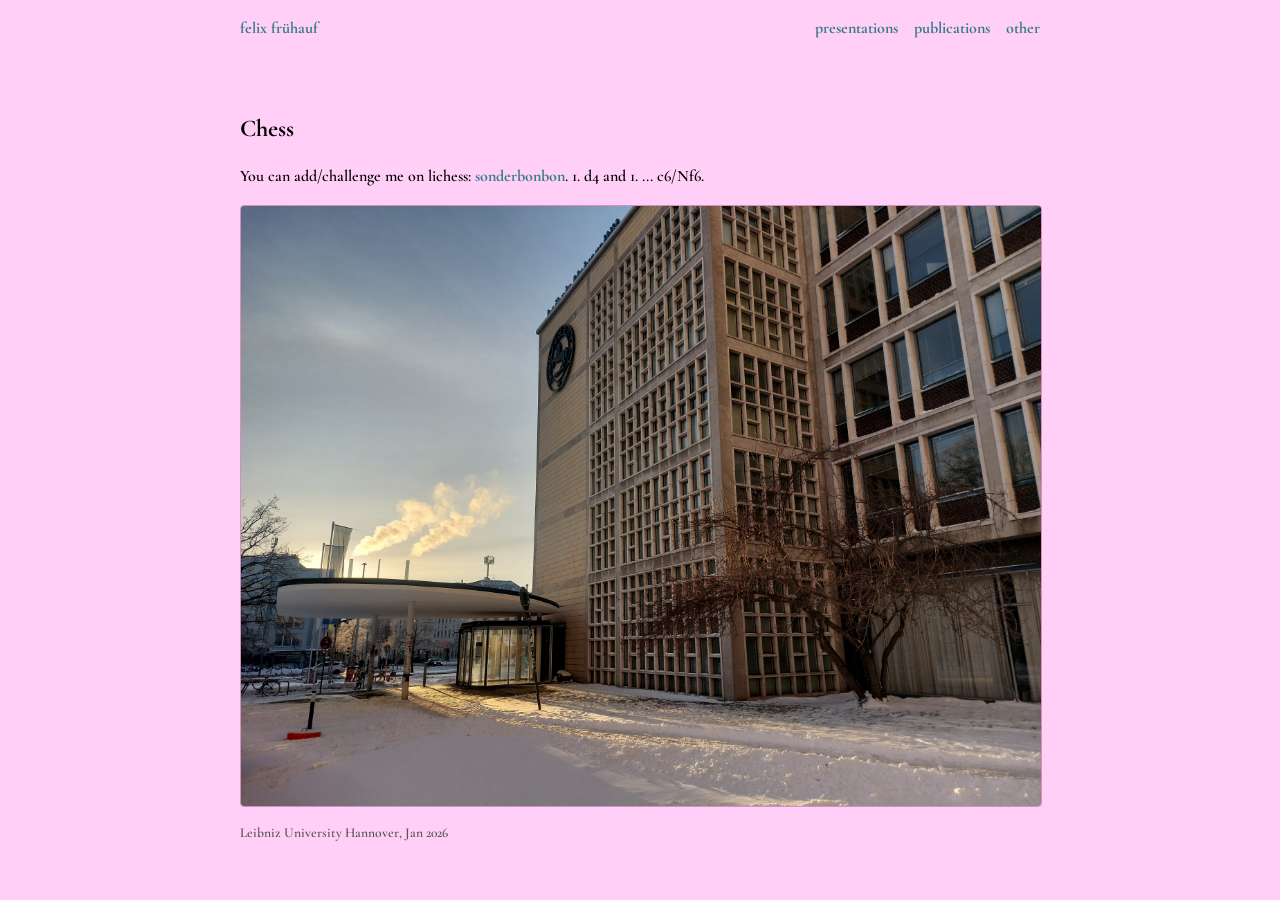
==== other.html @ 544899f0 "Add files via upload" ====
<!DOCTYPE html>
<html lang="en">
<head>
  <meta charset="UTF-8" />
  <meta name="viewport" content="width=device-width, initial-scale=1.0"/>
  <title>Felix Frühauf – Other</title>
  <link rel="stylesheet" href="css/style.css" />
  <link rel="preconnect" href="https://fonts.googleapis.com">
  <link rel="preconnect" href="https://fonts.gstatic.com" crossorigin>
  <link href="https://fonts.googleapis.com/css2?family=Cormorant+Garamond:ital,wght@0,200;0,400;0,600;0,700;1,200;1,400;1,600;1,700" rel="stylesheet">
  <link rel="icon" type="image/png" href="images/favicon.png">
</head>
<body>
  <header>
    <div class="header-inner">
      <a href="./index.html">felix frühauf</a>
      <nav>
        <a href="./presentations.html">presentations</a>
        <a href="./publications.html">publications</a>
        <a href="./other.html">other</a>
      </nav>
    </div>  
  </header>

  <main>
    <h2>Chess</h2>
    
    <p>You can add/challenge me on lichess: <a href="https://lichess.org/@/sonderbonbon" target="_blank" rel="noopener noreferrer"> sonderbonbon</a>. 1. d4 and 1. ... c6/Nf6.</p>
	
     <img src="images/uni-snow.jpg" alt="Leibniz University Hannover" class="poster-thumb">
     <figcaption>Leibniz University Hannover, Jan 2026</figcaption>



  </main>


</body>
</html>
---- css/style.css ----
/* style.css – Zentrales Stylesheet */

/* html { */
  /* font-size: 105%;  */
/* } */


body {
  font-family: 'Cormorant Garamond', system-ui, sans-serif;
  font-weight: 600; 
  font-size: 1.00rem;
  margin: 0;
  padding: 0;
  background-color: #FFCFF8;
  color: #000000;
  line-height: 1.6;
}

header {
  background-color: #FFCFF8;
  padding: 1rem 0;
}

.header-inner {
  max-width: 800px;
  margin: 0 auto;
  padding: 0 5vw;
  display: flex;
  justify-content: space-between;
  align-items: center;
  flex-wrap: wrap;
}

nav {
  display: flex;
  flex-wrap: wrap;
  gap: 1rem;
}

a {
  color: #367D88;
  text-decoration: none;
  font-weight: 700;
}

a:hover {
  text-decoration: underline;
}

nav a {
  text-decoration: none;
  color: #367D88;
}

main {
  padding: 2rem 5vw;
  max-width: 800px;
  margin: auto;
}

h1, h2 {
  margin-bottom: 0.5rem;
}

ul li {
  display: flex;
  align-items: baseline; 
  margin-bottom: 0.4rem;
} 

ul li::before {
  content: "–";
  color: #367D88;
  margin-right: 0.6rem;
  flex-shrink: 0; 
} 

.bio {
  display: flex;
  gap: 2rem;
  align-items: flex-start;
  flex-wrap: wrap;
}

.profile-figure {
  margin: 0;
  text-align: center;
  flex-shrink: 0;
}

.profile-photo {
  width: 200px;
  height: 200px;
  object-fit: cover;
  border: 2px solid #367D88;
  display: block 
}

.bio-text {
  flex: 1;
  min-width: 250px;
}

/* .bio-text p:first-child { */
  /* margin-top: 0; */
/* } */

footer {
  font-size: 0.9rem;
  color: #333;
  margin-top: 2rem;
  text-align: center;
  padding: 1rem;
  background-color: #f0c8f0;
}

/* Bild mit Vorschau */

.poster-grid {
  display: grid;
  grid-template-columns: repeat(auto-fit, minmax(200px, 1fr));
  gap: 1.5rem;
  margin-top: 1rem;
}

.poster {
  margin: 0;
  cursor: pointer;
}

.poster-thumb {
  width: 100%;
  height: auto;
  border: 1px solid #d090c0;
  border-radius: 4px;
  transition: border-color 0.2s;
}

.poster:hover .poster-thumb {
  border-color: #58A4B0;
}

figcaption {
  font-size: 0.85rem;
  color: #555;
  margin-top: 0.4rem;
}

/* Lightbox */
.lightbox {
  display: none;
  position: fixed;
  inset: 0;
  background: rgba(255, 179, 244, 0.92);
  z-index: 1000;
  cursor: pointer;
  align-items: center;
  justify-content: center;
}

.lightbox.active {
  display: flex;
}

#lightbox-img {
  max-width: 90vw;
  max-height: 90vh;
  object-fit: contain;
  border: 1px solid #d090c0;
}

/* --- Travel Map Section --- */

.map-section {
  width: 100%;
  padding: 2rem 0;
}

.map-section h2 {
  text-align: center;
  margin-bottom: 1rem;
}

#travel-map {
  width: 100%;
  max-width: 1100px;
  height: 500px;
  margin: 0 auto;
  border: 1px solid #d090c0;
  border-radius: 8px;
  background-color: #FFB3F4;
}

/* Leaflet-Popups im Seitenstil */
.leaflet-popup-content-wrapper {
  background: #f0c8f0;
  color: #000000;
  border: 1px solid #58A4B0;
  border-radius: 6px;
}

.leaflet-popup-tip {
  background: #f0c8f0;
  border: 1px solid #58A4B0;
}

.leaflet-popup-content {
  margin: 10px 14px;
  font-family: system-ui, sans-serif;
}

.popup-title {
  font-weight: 600;
  font-size: 15px;
  color: #58A4B0;
  margin: 0 0 4px;
}

.popup-note {
  font-size: 13px;
  color: #333;
  margin: 0;
}

.leaflet-control-zoom a {
  background-color: #f0c8f0 !important;
  color: #58A4B0 !important;
  border: 1px solid #d090c0 !important;
}

.leaflet-control-zoom a:hover {
  background-color: #FFB3F4 !important;
}

.leaflet-control-attribution {
  background: rgba(255, 179, 244, 0.7) !important;
  color: #555 !important;
}

.leaflet-control-attribution a {
  color: #333 !important;
}
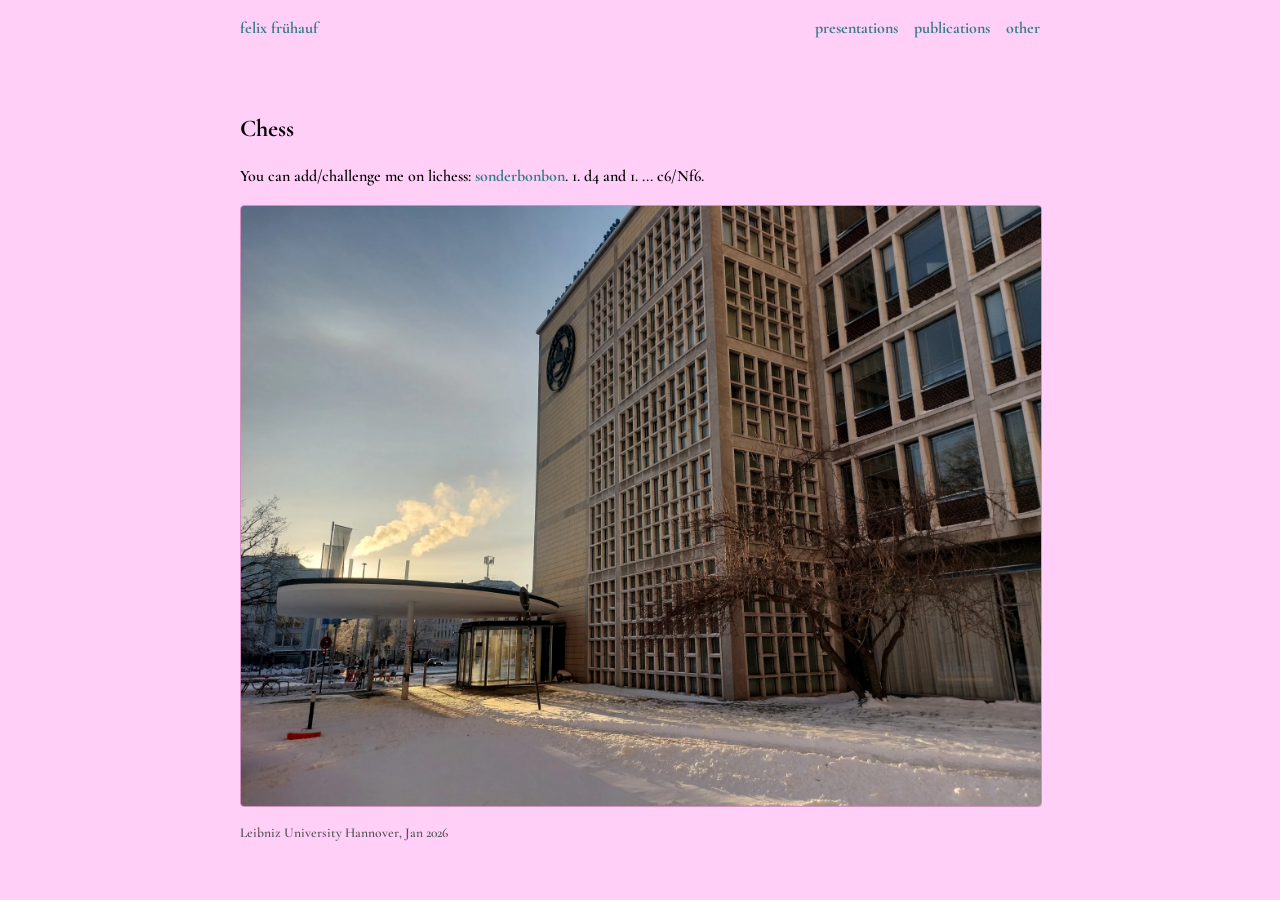
==== commit f56f942a: "Update other.html jpg to webp" ====
--- a/other.html
+++ b/other.html
@@ -27,7 +27,7 @@
     
     <p>You can add/challenge me on lichess: <a href="https://lichess.org/@/sonderbonbon" target="_blank" rel="noopener noreferrer"> sonderbonbon</a>. 1. d4 and 1. ... c6/Nf6.</p>
 	
-     <img src="images/uni-snow.jpg" alt="Leibniz University Hannover" class="poster-thumb">
+     <img src="images/uni-snow.webp" alt="Leibniz University Hannover" class="poster-thumb">
      <figcaption>Leibniz University Hannover, Jan 2026</figcaption>
 
 
@@ -36,4 +36,4 @@
 
 
 </body>
-</html>+</html>
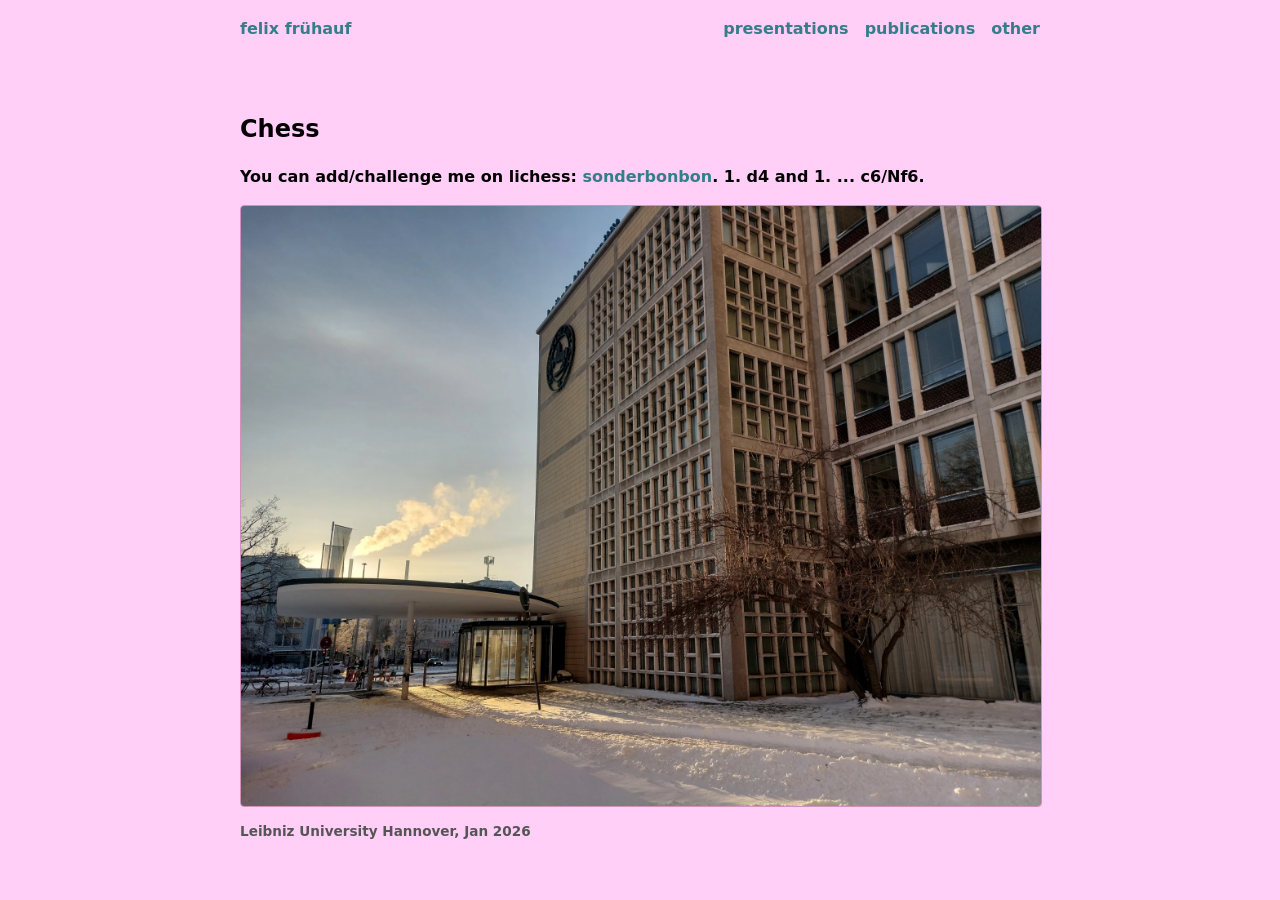
==== commit 483d7dda: "Update other.html" ====
--- a/other.html
+++ b/other.html
@@ -5,9 +5,8 @@
   <meta name="viewport" content="width=device-width, initial-scale=1.0"/>
   <title>Felix Frühauf – Other</title>
   <link rel="stylesheet" href="css/style.css" />
-  <link rel="preconnect" href="https://fonts.googleapis.com">
-  <link rel="preconnect" href="https://fonts.gstatic.com" crossorigin>
-  <link href="https://fonts.googleapis.com/css2?family=Cormorant+Garamond:ital,wght@0,200;0,400;0,600;0,700;1,200;1,400;1,600;1,700" rel="stylesheet">
+  <link rel="preconnect" href="https://fonts.bunny.net">
+  <link href="https://fonts.bunny.net/css?family=cormorant-garamond:400,400i,600,600i,700,700i&display=swap" rel="stylesheet">
   <link rel="icon" type="image/png" href="images/favicon.png">
 </head>
 <body>
--- a/css/style.css
+++ b/css/style.css
@@ -3,7 +3,6 @@
 /* html { */
   /* font-size: 105%;  */
 /* } */
-
 
 body {
   font-family: 'Cormorant Garamond', system-ui, sans-serif;
